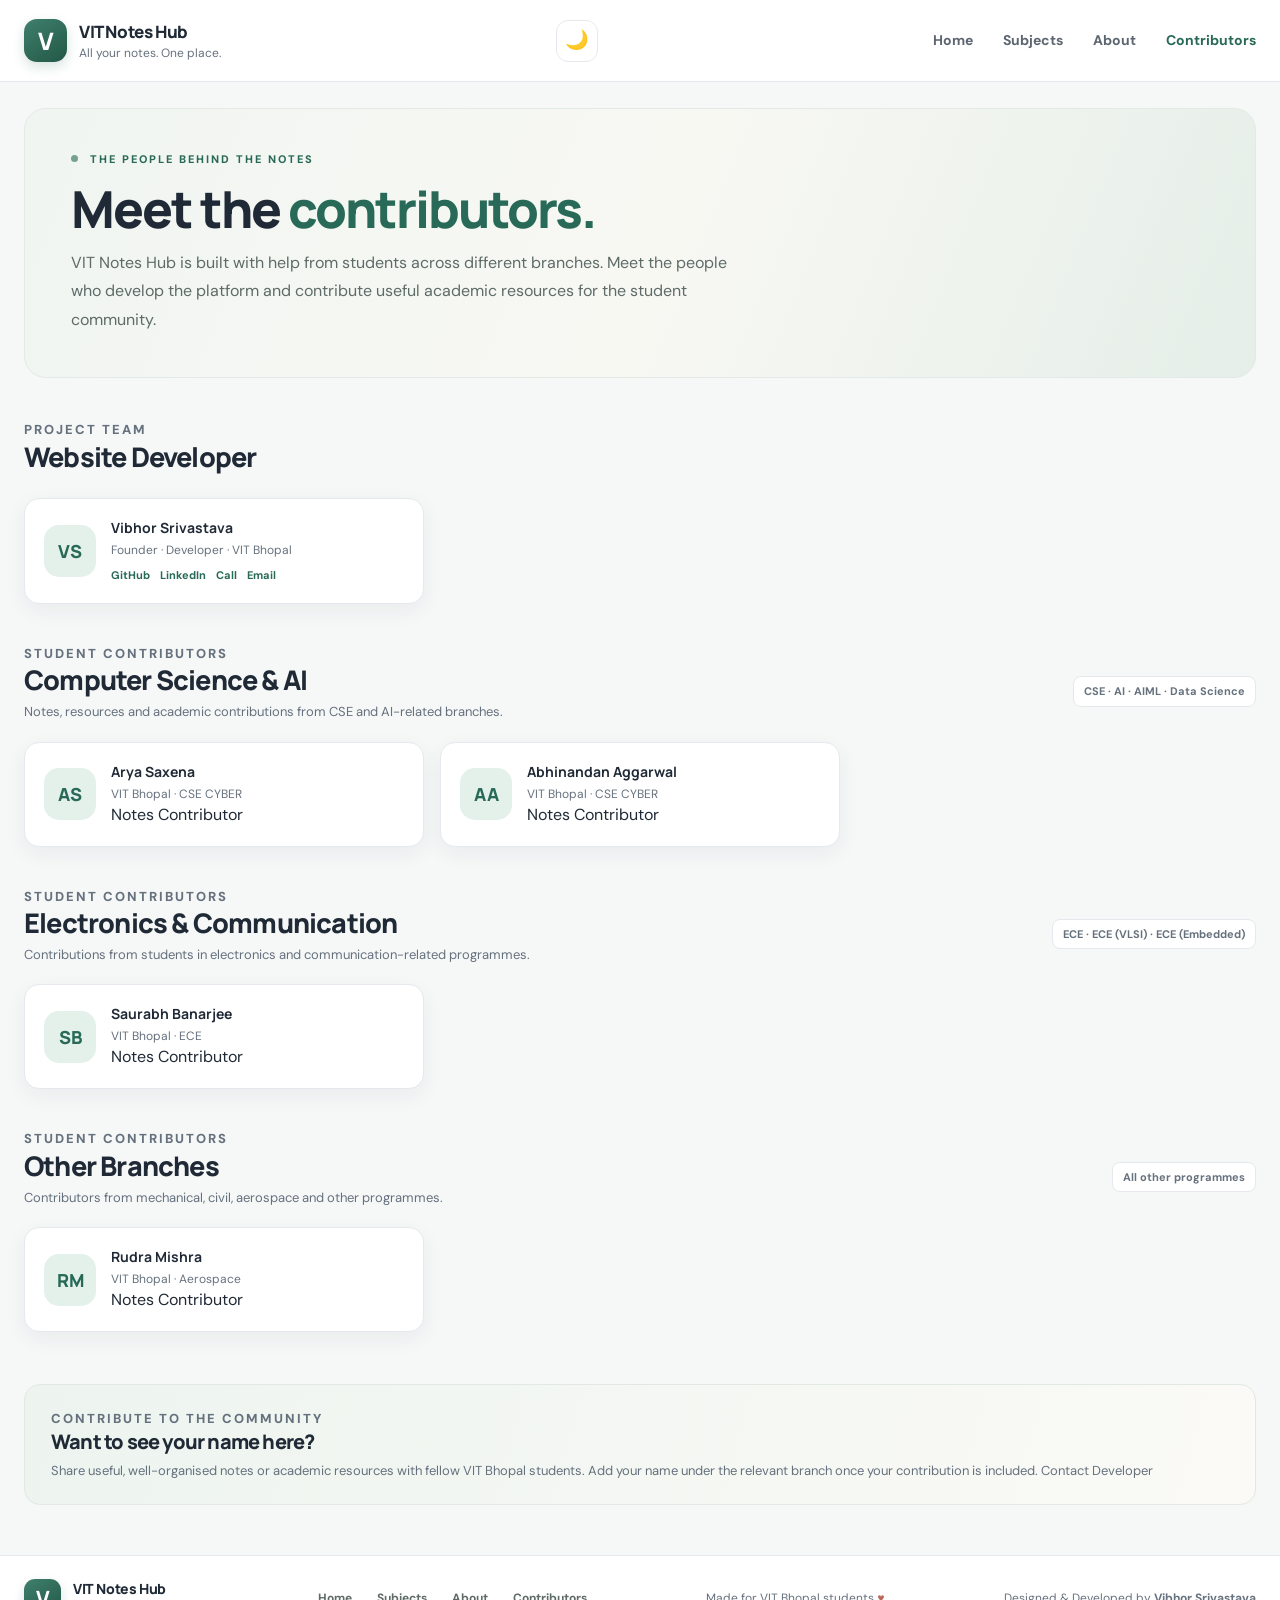
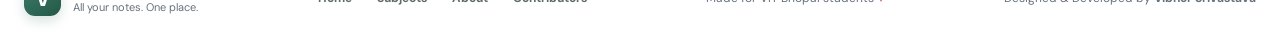
==== contributors.html @ ba59af3e "new repo" ====
<!DOCTYPE html>
<html lang="en">

<head>
  <meta charset="UTF-8">
  <meta name="viewport" content="width=device-width, initial-scale=1.0">
  <meta name="description" content="Meet the students who contribute to VIT Notes Hub.">
  <title>Contributors | VIT Notes Hub</title>
  <link rel="preconnect" href="https://fonts.googleapis.com">
  <link rel="preconnect" href="https://fonts.gstatic.com" crossorigin>
  <link
    href="https://fonts.googleapis.com/css2?family=DM+Sans:wght@400;500;600;700&family=Manrope:wght@500;600;700;800&display=swap"
    rel="stylesheet">
  <link rel="stylesheet" href="css/style.css">
  <style>
    /* Contributors page additions — uses the same green palette as the main site. */
    .contributors-hero {
      margin-top: 26px;
      padding: 42px 46px;
      border: 1px solid #e3e9e6;
      border-radius: 22px;
      background: linear-gradient(112deg, #f0f5f1 0%, #f8f8f3 52%, #e5eee8 100%);
    }

    .contributors-hero h1 {
      margin-bottom: 12px;
    }

    .contributors-hero p:last-child {
      max-width: 680px;
      margin-bottom: 0;
      color: #5e6b68;
      line-height: 1.8;
    }

    .contributors-section {
      padding: 42px 0 10px;
    }

    .contributors-section+.contributors-section {
      padding-top: 30px;
    }

    .contributors-heading {
      display: flex;
      align-items: end;
      justify-content: space-between;
      gap: 16px;
      margin-bottom: 20px;
    }

    .contributors-heading h2 {
      margin-bottom: 5px;
    }

    .contributors-heading p {
      margin-bottom: 0;
      color: var(--muted);
      font-size: 13px;
    }

    .people-grid {
      display: grid;
      grid-template-columns: repeat(3, minmax(0, 1fr));
      gap: 16px;
    }

    .person-card {
      display: flex;
      align-items: center;
      gap: 15px;
      min-width: 0;
      padding: 19px;
      background: var(--paper);
      border: 1px solid var(--line);
      border-radius: 15px;
      box-shadow: var(--shadow);
      transition: transform .2s ease, border-color .2s ease, background .3s ease;
    }

    .person-card:hover {
      transform: translateY(-3px);
      border-color: #b9d0c1;
    }

    .person-avatar {
      flex: 0 0 52px;
      width: 52px;
      height: 52px;
      display: grid;
      place-items: center;
      border-radius: 15px;
      background: var(--green-soft);
      color: var(--green);
      font: 800 18px "Manrope", sans-serif;
    }

    .person-info {
      min-width: 0;
    }

    .person-info h3 {
      margin: 0 0 4px;
      font: 700 14px "Manrope", sans-serif;
      overflow-wrap: anywhere;
    }

    .person-info p {
      margin: 0;
      color: var(--muted);
      font-size: 12px;
    }

    .person-links {
      display: flex;
      gap: 10px;
      margin-top: 8px;
    }

    .person-links a {
      color: var(--green);
      font-size: 11px;
      font-weight: 700;
    }

    .person-links a:hover {
      text-decoration: underline;
    }

    .branch-label {
      display: inline-flex;
      align-items: center;
      gap: 7px;
      margin-bottom: 15px;
      padding: 6px 10px;
      border: 1px solid var(--line);
      border-radius: 8px;
      background: var(--paper);
      color: var(--muted);
      font-size: 11px;
      font-weight: 700;
    }

    .join-note {
      margin: 42px 0 50px;
      padding: 24px 26px;
      border: 1px solid #e2e8e3;
      border-radius: 16px;
      background: linear-gradient(105deg, #edf4ef, #fbfaf6);
    }

    .join-note h2 {
      font-size: 20px;
      margin-bottom: 7px;
    }

    .join-note p {
      margin: 0;
      color: var(--muted);
      font-size: 13px;
    }

    .dark-mode .contributors-hero {
      background: linear-gradient(112deg, #1c302a, #202c30, #263a31);
      border-color: #344b40;
    }

    .dark-mode .contributors-hero p:last-child {
      color: #bdc9c2;
    }

    .dark-mode .person-card {
      background: var(--paper);
      border-color: var(--line);
    }

    .dark-mode .person-card:hover {
      border-color: #608e75;
    }

    .dark-mode .join-note {
      background: linear-gradient(105deg, #20362d, #202b2b);
      border-color: #354c40;
    }

    .dark-mode .branch-label {
      background: var(--paper);
      border-color: var(--line);
    }

    @media (max-width: 900px) {
      .people-grid {
        grid-template-columns: repeat(2, minmax(0, 1fr));
      }
    }

    @media (max-width: 720px) {
      .contributors-hero {
        padding: 32px 24px;
      }

      .contributors-section {
        padding-top: 32px;
      }

      .people-grid {
        grid-template-columns: 1fr;
      }

      .contributors-heading {
        align-items: start;
        flex-direction: column;
      }

      .join-note {
        margin: 30px 0;
        padding: 21px 18px;
      }
    }
  </style>
</head>

<body>
  <header class="site-header">
    <a class="brand" href="index.html" aria-label="VIT Notes Hub home">
      <span class="brand-mark" aria-hidden="true">V</span>
      <span><strong>VIT Notes Hub</strong><small>All your notes. One place.</small></span>
    </a>

    <button class="theme-toggle" id="themeToggle" aria-label="Switch to dark mode" title="Toggle dark mode">🌙</button>
    <button class="menu-toggle" id="menuToggle" aria-label="Toggle navigation" aria-expanded="false">☰</button>

    <nav class="main-nav" id="mainNav">
      <a class="nav-link" href="index.html#home">Home</a>
      <a class="nav-link" href="index.html#subjects">Subjects</a>
      <a class="nav-link" href="index.html#about">About</a>
      <a class="nav-link active" href="contributors.html" aria-current="page">Contributors</a>
    </nav>
  </header>

  <main class="page-width">
    <section class="contributors-hero">
      <p class="eyebrow"><span class="eyebrow-dot"></span> THE PEOPLE BEHIND THE NOTES</p>
      <h1>Meet the <span>contributors.</span></h1>
      <p>VIT Notes Hub is built with help from students across different branches. Meet the people who develop the
        platform and contribute useful academic resources for the student community.</p>
    </section>

    <!-- Keep the developer section first. Update the profile links when you have the URLs. -->
    <section class="contributors-section" aria-labelledby="developers-title">
      <div class="contributors-heading">
        <div>
          <p class="eyebrow">PROJECT TEAM</p>
          <h2 id="developers-title">Website Developer</h2>

        </div>
      </div>
      <div class="people-grid">
        <article class="person-card">
          <div class="person-avatar" aria-hidden="true">VS</div>
          <div class="person-info">
            <h3>Vibhor Srivastava</h3>
            <p>Founder · Developer · VIT Bhopal</p>
            <div class="person-links">
              <!-- Replace # with your actual profile URLs. Remove a link if you do not want to display it. -->
              <a href="https://github.com/vibhor9011" aria-label="Vibhor's GitHub profile">GitHub</a>
              <a href="https://www.linkedin.com/in/vibhor-srivastava-8b6a28381/"
                aria-label="Vibhor's LinkedIn profile">LinkedIn</a>
              <a href="tel:+919721834634">Call</a>
              <a href="mailto:vibhor.srivastava2007@gmail.com">Email</a>
            </div>
          </div>
        </article>
      </div>
    </section>

    <!-- Add real student profiles inside the relevant branch grid. Duplicate a person-card to add more people. -->
    <section class="contributors-section" aria-labelledby="ai-title">
      <div class="contributors-heading">
        <div>
          <p class="eyebrow">STUDENT CONTRIBUTORS</p>
          <h2 id="ai-title">Computer Science & AI</h2>
          <p>Notes, resources and academic contributions from CSE and AI-related branches.</p>
        </div>
        <span class="branch-label">CSE · AI · AIML · Data Science</span>
      </div>
      <div class="people-grid">
        <article class="person-card">
          <div class="person-avatar" aria-hidden="true">AS</div>

          <div class="person-info">
            <h3>Arya Saxena</h3>
            <p>VIT Bhopal · CSE CYBER</p>
            <span class="contributor-role">Notes Contributor</span>
          </div>
        </article>
        <article class="person-card">
          <div class="person-avatar" aria-hidden="true">AA</div>

          <div class="person-info">
            <h3>Abhinandan Aggarwal</h3>
            <p>VIT Bhopal · CSE CYBER</p>
            <span class="contributor-role">Notes Contributor</span>
          </div>
        </article>
      </div>
    </section>

    <section class="contributors-section" aria-labelledby="ece-title">
      <div class="contributors-heading">
        <div>
          <p class="eyebrow">STUDENT CONTRIBUTORS</p>
          <h2 id="ece-title">Electronics & Communication</h2>
          <p>Contributions from students in electronics and communication-related programmes.</p>
        </div>
        <span class="branch-label">ECE · ECE (VLSI) · ECE (Embedded)</span>
      </div>
      <div class="people-grid">
        <article class="person-card">
          <div class="person-avatar" aria-hidden="true">SB</div>

          <div class="person-info">
            <h3>Saurabh Banarjee</h3>
            <p>VIT Bhopal · ECE</p>
            <span class="contributor-role">Notes Contributor</span>
          </div>
        </article>
      </div>
    </section>


    <section class="contributors-section" aria-labelledby="other-title">
      <div class="contributors-heading">
        <div>
          <p class="eyebrow">STUDENT CONTRIBUTORS</p>
          <h2 id="other-title">Other Branches</h2>
          <p>Contributors from mechanical, civil, aerospace and other programmes.</p>
        </div>
        <span class="branch-label">All other programmes</span>
      </div>
      <div class="people-grid">
        <article class="person-card">
          <div class="person-avatar" aria-hidden="true">RM</div>

          <div class="person-info">
            <h3>Rudra Mishra</h3>
            <p>VIT Bhopal · Aerospace</p>
            <span class="contributor-role">Notes Contributor</span>
          </div>
        </article>
      </div>
    </section>

    <section class="join-note">
      <p class="eyebrow">CONTRIBUTE TO THE COMMUNITY</p>
      <h2>Want to see your name here?</h2>
      <p>Share useful, well-organised notes or academic resources with fellow VIT Bhopal students. Add your name under
        the relevant branch once your contribution is included. Contact Developer </p>
    </section>
  </main>

  <footer class="site-footer">
    <a class="brand footer-brand" href="index.html#home">
      <span class="brand-mark" aria-hidden="true">V</span>
      <span><strong>VIT Notes Hub</strong><small>All your notes. One place.</small></span>
    </a>
    <div class="footer-links">
      <a href="index.html#home">Home</a>
      <a href="index.html#subjects">Subjects</a>
      <a href="index.html#about">About</a>
      <a href="contributors.html">Contributors</a>
    </div>
    <p>Made for VIT Bhopal students <span aria-hidden="true">♥</span></p>
    <p>Designed &amp; Developed by <strong>Vibhor Srivastava</strong></p>
  </footer>

  <script>
    // Match the theme selected on the home page.
    const themeToggle = document.getElementById('themeToggle');
    const savedTheme = localStorage.getItem('vit-theme');
    if (savedTheme === 'dark') document.body.classList.add('dark-mode');

    function updateThemeButton() {
      const isDark = document.body.classList.contains('dark-mode');
      themeToggle.textContent = isDark ? '☀️' : '🌙';
      themeToggle.setAttribute('aria-label', isDark ? 'Switch to light mode' : 'Switch to dark mode');
    }
    updateThemeButton();
    themeToggle.addEventListener('click', () => {
      document.body.classList.toggle('dark-mode');
      localStorage.setItem('vit-theme', document.body.classList.contains('dark-mode') ? 'dark' : 'light');
      updateThemeButton();
    });

    // Mobile navigation.
    const menuToggle = document.getElementById('menuToggle');
    const mainNav = document.getElementById('mainNav');
    menuToggle.addEventListener('click', () => {
      const isOpen = mainNav.classList.toggle('open');
      menuToggle.setAttribute('aria-expanded', String(isOpen));
    });
    mainNav.querySelectorAll('a').forEach(link => {
      link.addEventListener('click', () => {
        mainNav.classList.remove('open');
        menuToggle.setAttribute('aria-expanded', 'false');
      });
    });
  </script>
</body>

</html>
---- css/style.css ----
:root {
  --ink: #202a36;
  --muted: #66717e;
  --line: #e5e9ed;
  --paper: #ffffff;
  --canvas: #f6f7f7;
  --green: #286a57;
  --green-dark: #1f5546;
  --green-soft: #e4f1eb;
  --blue-soft: #e8f0f6;
  --sand: #f5efe2;
  --rose: #f6e9e5;
  --shadow: 0 7px 22px rgba(32, 42, 54, .055);
}

* {
  box-sizing: border-box;
}

html {
  scroll-behavior: smooth;
  scroll-padding-top: 95px;
}

body {
  margin: 0;
  color: var(--ink);
  background: var(--canvas);
  font-family: "DM Sans", Arial, sans-serif;
  line-height: 1.5;
}

a {
  color: inherit;
  text-decoration: none;
}

button,
input {
  font: inherit;
}

.page-width {
  width: min(1240px, calc(100% - 48px));
  margin-inline: auto;
}

.site-header {
  min-height: 82px;
  padding: 14px max(24px, calc((100% - 1240px) / 2));
  display: flex;
  align-items: center;
  justify-content: space-between;
  gap: 30px;
  background: rgba(255, 255, 255, .94);
  border-bottom: 1px solid var(--line);
  position: sticky;
  top: 0;
  z-index: 10;
  backdrop-filter: blur(12px);
}

.brand {
  display: inline-flex;
  align-items: center;
  gap: 12px;
  flex-shrink: 0;
}

.brand-mark {
  width: 43px;
  height: 43px;
  display: grid;
  place-items: center;
  border-radius: 13px;
  color: white;
  font: 800 24px "Manrope", sans-serif;
  background: linear-gradient(145deg, #3f806c, #235746);
  box-shadow: 0 5px 12px rgba(40, 106, 87, .18);
}

.brand strong {
  display: block;
  font: 800 17px "Manrope", sans-serif;
  letter-spacing: -.4px;
}

.brand small {
  display: block;
  color: var(--muted);
  font-size: 12px;
  margin-top: 1px;
}

.main-nav {
  display: flex;
  align-items: center;
  gap: 30px;
}

.nav-link {
  font-size: 14px;
  font-weight: 700;
  color: #5c6570;
  padding: 10px 0;
}

.nav-link:hover,
.nav-link.active {
  color: var(--green);
}

.search-box {
  width: min(330px, 28vw);
  display: flex;
  align-items: center;
  gap: 10px;
  border: 1px solid #e1e6e8;
  background: #f7f8f8;
  border-radius: 12px;
  padding: 10px 12px;
  color: var(--muted);
}

.search-box>span {
  font-size: 25px;
  line-height: 1;
  transform: rotate(-20deg);
}

.search-box input {
  width: 100%;
  border: 0;
  outline: 0;
  background: transparent;
  color: var(--ink);
  font-size: 13px;
  min-width: 0;
}

.search-box kbd {
  border: 1px solid #dce1e4;
  background: white;
  border-radius: 5px;
  padding: 1px 6px;
  font-size: 11px;
}

.menu-toggle {
  display: none;
  border: 1px solid var(--line);
  background: white;
  border-radius: 9px;
  padding: 8px 11px;
  color: var(--ink);
}

.hero {
  min-height: 350px;
  margin-top: 26px;
  border: 1px solid #e3e9e6;
  border-radius: 22px;
  overflow: hidden;
  display: grid;
  grid-template-columns: 1.1fr .9fr;
  position: relative;
  background: linear-gradient(112deg, #f0f5f1 0%, #f8f8f3 52%, #e5eee8 100%);
}

.hero-copy {
  padding: 48px 52px;
  position: relative;
  z-index: 2;
}

.eyebrow {
  margin: 0 0 12px;
  color: var(--green);
  font-size: 11px;
  font-weight: 800;
  letter-spacing: 2px;
}

.eyebrow-dot {
  display: inline-block;
  width: 7px;
  height: 7px;
  background: #76a28d;
  border-radius: 50%;
  margin-right: 7px;
  vertical-align: 1px;
}

h1,
h2,
p {
  margin-top: 0;
}

h1 {
  margin-bottom: 16px;
  font: 800 clamp(34px, 4vw, 51px)/1.12 "Manrope", sans-serif;
  letter-spacing: -2px;
}

h1 span {
  color: var(--green);
}

.hero-description {
  max-width: 490px;
  color: #5e6b68;
  font-size: 15px;
  line-height: 1.8;
  margin-bottom: 24px;
}

.hero-actions {
  display: flex;
  gap: 12px;
  flex-wrap: wrap;
}

.button {
  display: inline-flex;
  justify-content: center;
  align-items: center;
  gap: 14px;
  padding: 12px 18px;
  border-radius: 10px;
  font-size: 13px;
  font-weight: 700;
  transition: transform .2s, background .2s;
}

.button:hover {
  transform: translateY(-2px);
}

.button-primary {
  background: var(--green);
  color: white;
  box-shadow: 0 6px 14px rgba(40, 106, 87, .15);
}

.button-primary:hover {
  background: var(--green-dark);
}

.button-secondary {
  background: rgba(255, 255, 255, .7);
  border: 1px solid #d8e1db;
  color: var(--ink);
}

.hero-note {
  margin-top: 23px;
  font-size: 12px;
  color: #65726d;
  display: flex;
  align-items: center;
  gap: 8px;
}

.check-icon {
  display: grid;
  place-items: center;
  width: 18px;
  height: 18px;
  border-radius: 50%;
  background: #d8e9dd;
  color: var(--green);
  font-size: 11px;
  font-weight: 800;
}

.hero-art {
  min-height: 350px;
  position: relative;
  overflow: hidden;
}

.art-sun {
  width: 300px;
  height: 300px;
  border-radius: 50%;
  background: linear-gradient(140deg, rgba(255, 255, 255, .8), rgba(201, 221, 208, .7));
  position: absolute;
  top: 25px;
  right: 70px;
}

.book {
  position: absolute;
  right: 115px;
  width: 220px;
  height: 43px;
  border-radius: 7px 13px 13px 7px;
  box-shadow: 0 9px 14px rgba(35, 70, 56, .13);
  border-bottom: 5px solid rgba(32, 66, 53, .14);
}

.book::before {
  content: "";
  position: absolute;
  left: 15px;
  top: 12px;
  width: 55px;
  height: 4px;
  border-radius: 3px;
  background: rgba(255, 255, 255, .75);
}

.book-top {
  top: 128px;
  right: 145px;
  transform: rotate(-5deg);
  background: linear-gradient(90deg, #b7d0bd, #719b81);
}

.book-middle {
  top: 174px;
  right: 95px;
  transform: rotate(3deg);
  background: linear-gradient(90deg, #e4cfa9, #c1a77b);
}

.book-bottom {
  top: 220px;
  right: 125px;
  transform: rotate(-2deg);
  background: linear-gradient(90deg, #547b6a, #315d4c);
}

.floating-paper {
  position: absolute;
  width: 92px;
  height: 120px;
  border: 1px solid #e0e7e1;
  border-radius: 8px;
  background: rgba(255, 255, 255, .85);
  padding: 24px 13px;
  box-shadow: 0 10px 20px rgba(32, 42, 54, .06);
}

.floating-paper i {
  display: block;
  height: 5px;
  border-radius: 4px;
  background: #dce5de;
  margin-bottom: 10px;
}

.floating-paper i:first-child {
  width: 65%;
  background: #8cad98;
}

.paper-one {
  top: 55px;
  right: 115px;
  transform: rotate(8deg);
}

.paper-two {
  top: 86px;
  right: 40px;
  transform: rotate(14deg) scale(.8);
}

.plant {
  position: absolute;
  left: 55px;
  bottom: 45px;
  width: 90px;
  height: 115px;
}

.plant b {
  position: absolute;
  bottom: 0;
  left: 41px;
  width: 5px;
  height: 55px;
  background: #759b7e;
  border-radius: 4px;
  transform: rotate(8deg);
}

.plant span {
  position: absolute;
  bottom: 42px;
  left: 18px;
  width: 32px;
  height: 58px;
  background: linear-gradient(140deg, #b4d1b9, #6f9d7b);
  border-radius: 100% 0 100% 0;
  transform: rotate(-28deg);
}

.plant span:nth-child(2) {
  left: 45px;
  bottom: 55px;
  transform: rotate(35deg) scale(.85);
}

.plant span:nth-child(3) {
  left: 5px;
  bottom: 18px;
  transform: rotate(-55deg) scale(.72);
}

.art-caption {
  position: absolute;
  bottom: 24px;
  right: 36px;
  color: #6c7f72;
  font-size: 11px;
  letter-spacing: .5px;
}

.subjects-section {
  padding: 52px 0 54px;
}

.section-heading {
  display: flex;
  justify-content: space-between;
  align-items: end;
  gap: 20px;
  margin-bottom: 24px;
}

.section-heading .eyebrow {
  margin-bottom: 7px;
}

h2 {
  font: 800 27px/1.25 "Manrope", sans-serif;
  letter-spacing: -.8px;
  margin-bottom: 8px;
}

.section-description {
  margin-bottom: 0;
  color: var(--muted);
  font-size: 14px;
}

.subject-count {
  padding: 7px 11px;
  border: 1px solid var(--line);
  border-radius: 8px;
  background: white;
  color: #69736f;
  font-size: 12px;
  white-space: nowrap;
}

.subject-grid {
  display: grid;
  grid-template-columns: repeat(4, minmax(0, 1fr));
  gap: 15px;
}

.subject-card {
  display: flex;
  align-items: center;
  gap: 14px;
  min-height: 126px;
  padding: 18px;
  border: 1px solid #e7eaeb;
  border-radius: 15px;
  background: var(--paper);
  box-shadow: var(--shadow);
  transition: transform .2s, box-shadow .2s, border-color .2s;
}

.subject-card:hover {
  transform: translateY(-3px);
  border-color: #c9d9ce;
  box-shadow: 0 12px 26px rgba(32, 42, 54, .08);
}

.subject-icon {
  flex: 0 0 48px;
  height: 48px;
  display: grid;
  place-items: center;
  border-radius: 12px;
  font-size: 22px;
  font-weight: 700;
}

.tone-green {
  background: var(--green-soft);
  color: #286a57;
}

.tone-blue {
  background: var(--blue-soft);
  color: #3d6e8d;
}

.tone-sand {
  background: var(--sand);
  color: #92743c;
}

.tone-rose {
  background: var(--rose);
  color: #a65f50;
}

.subject-info {
  min-width: 0;
  flex: 1;
}

.subject-info h3 {
  font: 700 14px/1.35 "Manrope", sans-serif;
  margin: 0 0 7px;
  overflow-wrap: anywhere;
}

.subject-code {
  display: inline-block;
  color: #69736f;
  background: #f4f6f5;
  border: 1px solid #edf0ee;
  border-radius: 6px;
  padding: 3px 7px;
  font-size: 11px;
  margin-bottom: 7px;
}

.module-count {
  display: block;
  color: var(--muted);
  font-size: 12px;
}

.card-arrow {
  flex: 0 0 30px;
  width: 30px;
  height: 30px;
  display: grid;
  place-items: center;
  border-radius: 50%;
  background: #f1f4f2;
  color: var(--green);
  font-size: 17px;
}

.empty-state {
  text-align: center;
  padding: 32px;
  color: var(--muted);
  background: white;
  border: 1px dashed #d7dfda;
  border-radius: 14px;
}

.about-section {
  display: flex;
  align-items: center;
  gap: 20px;
  padding: 27px 30px;
  border: 1px solid #e2e8e3;
  border-radius: 16px;
  background: linear-gradient(105deg, #edf4ef, #fbfaf6);
  margin-bottom: 50px;
}

.about-icon {
  flex: 0 0 50px;
  width: 50px;
  height: 50px;
  display: grid;
  place-items: center;
  border-radius: 14px;
  background: white;
  color: var(--green);
  font-size: 25px;
  box-shadow: 0 3px 10px rgba(32, 42, 54, .05);
}

.about-section .eyebrow {
  margin-bottom: 5px;
}

.about-section h2 {
  font-size: 20px;
  margin-bottom: 6px;
}

.about-section p:last-child {
  margin: 0;
  color: var(--muted);
  font-size: 13px;
  max-width: 800px;
}

.site-footer {
  display: flex;
  align-items: center;
  justify-content: space-between;
  gap: 24px;
  padding: 23px max(24px, calc((100% - 1240px) / 2));
  background: white;
  border-top: 1px solid var(--line);
}

.footer-brand .brand-mark {
  width: 37px;
  height: 37px;
  border-radius: 11px;
  font-size: 21px;
}

.footer-brand strong {
  font-size: 14px;
}

.footer-brand small {
  font-size: 11px;
}

.footer-links {
  display: flex;
  gap: 25px;
  color: #5f6b66;
  font-size: 12px;
  font-weight: 700;
}

.footer-links a:hover {
  color: var(--green);
}

.site-footer>p {
  margin: 0;
  font-size: 12px;
  color: var(--muted);
}

.site-footer>p span {
  color: #bd665a;
}

@media (max-width: 1000px) {
  .site-header {
    gap: 18px;
  }

  .main-nav {
    gap: 17px;
  }

  .subject-grid {
    grid-template-columns: repeat(2, minmax(0, 1fr));
  }

  .hero-copy {
    padding: 42px 34px;
  }

  .book {
    right: 70px;
  }

  .paper-one {
    right: 72px;
  }

  .paper-two {
    right: 8px;
  }
}

@media (max-width: 720px) {
  .page-width {
    width: min(100% - 30px, 560px);
  }

  .site-header {
    min-height: 70px;
    padding: 12px 15px;
    flex-wrap: wrap;
    gap: 12px;
  }

  .brand-mark {
    width: 38px;
    height: 38px;
  }

  .brand strong {
    font-size: 15px;
  }

  .brand small {
    font-size: 11px;
  }

  .menu-toggle {
    display: block;
    margin-left: auto;
  }

  .main-nav {
    display: none;
    order: 3;
    width: 100%;
    padding: 8px 0 2px;
    justify-content: center;
  }

  .main-nav.open {
    display: flex;
  }

  .search-box {
    order: 4;
    width: 100%;
  }

  .search-box kbd {
    display: none;
  }

  .hero {
    grid-template-columns: 1fr;
    margin-top: 16px;
  }

  .hero-copy {
    padding: 34px 25px 28px;
  }

  h1 {
    font-size: clamp(34px, 9vw, 46px);
    letter-spacing: -1.4px;
  }

  .hero-description {
    font-size: 14px;
  }

  .hero-art {
    min-height: 220px;
  }

  .art-sun {
    width: 210px;
    height: 210px;
    top: 0;
    right: calc(50% - 105px);
  }

  .book {
    right: calc(50% - 95px);
    width: 190px;
    height: 34px;
  }

  .book-top {
    top: 62px;
  }

  .book-middle {
    top: 99px;
  }

  .book-bottom {
    top: 136px;
  }

  .floating-paper {
    transform: scale(.72) rotate(8deg);
  }

  .paper-one {
    top: 7px;
    right: calc(50% - 120px);
  }

  .paper-two {
    top: 23px;
    right: calc(50% - 150px);
  }

  .plant {
    left: calc(50% - 150px);
    bottom: 22px;
    transform: scale(.75);
    transform-origin: bottom left;
  }

  .art-caption {
    bottom: 12px;
    right: 12px;
  }

  .subjects-section {
    padding: 38px 0;
  }

  .section-heading {
    align-items: start;
  }

  h2 {
    font-size: 24px;
  }

  .subject-grid {
    grid-template-columns: 1fr;
    gap: 11px;
  }

  .subject-card {
    min-height: 105px;
    padding: 15px;
  }

  .about-section {
    align-items: flex-start;
    padding: 22px 18px;
    margin-bottom: 30px;
  }

  .site-footer {
    padding: 22px 18px;
    flex-wrap: wrap;
  }

  .footer-links {
    order: 3;
    width: 100%;
    justify-content: center;
    padding-top: 13px;
    border-top: 1px solid var(--line);
  }

  .site-footer>p {
    font-size: 11px;
  }
}

@media (max-width: 390px) {
  .hero-actions {
    align-items: stretch;
    flex-direction: column;
  }

  .button {
    width: 100%;
  }

  .subject-card {
    gap: 11px;
  }

  .subject-icon {
    flex-basis: 43px;
    height: 43px;
  }

  .subject-info h3 {
    font-size: 13px;
  }
}

/* =========================
   DARK MODE
========================= */

.theme-toggle {
  width: 42px;
  height: 42px;
  border: 1px solid var(--line);
  border-radius: 12px;
  background: var(--paper);
  color: var(--ink);
  cursor: pointer;
  font-size: 19px;
  display: grid;
  place-items: center;
  transition: all 0.3s ease;
  flex-shrink: 0;
}

.theme-toggle:hover {
  transform: rotate(15deg);
}

/* Dark Theme Variables */

body.dark-mode {
  --ink: #e8edf2;
  --muted: #a0aab5;
  --line: #303b46;
  --paper: #1d2731;
  --canvas: #121a22;

  --green: #75b99a;
  --green-dark: #4d9876;
  --green-soft: #263e35;

  --blue-soft: #263a4b;
  --sand: #403a2d;
  --rose: #44302f;

  --shadow: 0 7px 22px rgba(0, 0, 0, .2);

  color: var(--ink);
  background: var(--canvas);
}

/* Header */

.dark-mode .site-header {
  background: rgba(25, 35, 45, .96);
  border-color: var(--line);
}

/* Navigation */

.dark-mode .nav-link {
  color: #c1cbd4;
}

.dark-mode .nav-link:hover,
.dark-mode .nav-link.active {
  color: #8bd3ad;
}

/* Search */

.dark-mode .search-box {
  background: #202c37;
  border-color: var(--line);
  color: var(--muted);
}

.dark-mode .search-box input {
  color: var(--ink);
}

.dark-mode .search-box kbd {
  background: #303c48;
  border-color: var(--line);
  color: var(--ink);
}

/* Hero Section */

.dark-mode .hero {
  background: linear-gradient(112deg,
      #1c302a,
      #202c30,
      #263a31);
  border-color: #344b40;
}

.dark-mode .hero-description,
.dark-mode .hero-note {
  color: #bdc9c2;
}

.dark-mode .button-secondary {
  background: #263630;
  border-color: #435c4e;
  color: var(--ink);
}

/* Subject Cards */

.dark-mode .subject-card {
  background: var(--paper);
  border-color: var(--line);
}

.dark-mode .subject-card:hover {
  border-color: #608e75;
}

.dark-mode .subject-code {
  background: #293640;
  border-color: #394751;
  color: #c4d0d8;
}

.dark-mode .card-arrow {
  background: #293b35;
  color: #8bd3ad;
}

/* About Section */

.dark-mode .about-section {
  background: linear-gradient(105deg,
      #20362d,
      #202b2b);
  border-color: #354c40;
}

.dark-mode .about-icon {
  background: #293a32;
}

/* Dropdown */

.dark-mode .dropdown-menu {
  background: #202c37;
  border-color: var(--line);
}

.dark-mode .dropdown-menu a {
  color: #e0e7ed;
}

.dark-mode .dropdown-menu a:hover {
  background: #34434e;
}

/* Footer */

.dark-mode .site-footer {
  background: #19232d;
  border-color: var(--line);
}

.dark-mode .footer-links {
  color: #c1cbd4;
}

/* Empty Search State */

.dark-mode .empty-state {
  background: var(--paper);
  border-color: var(--line);
  color: var(--muted);
}

/* Mobile Menu Button */

.dark-mode .menu-toggle {
  background: var(--paper);
  color: var(--ink);
  border-color: var(--line);
}

/* Smooth Theme Transition */

body,
.site-header,
.site-footer,
.subject-card,
.about-section,
.search-box,
.button-secondary {
  transition: background .3s ease,
    color .3s ease,
    border-color .3s ease;
}

/* Mobile adjustments */

@media (max-width: 720px) {
  .theme-toggle {
    width: 38px;
    height: 38px;
  }

  .main-nav.open {
    flex-wrap: wrap;
  }
}
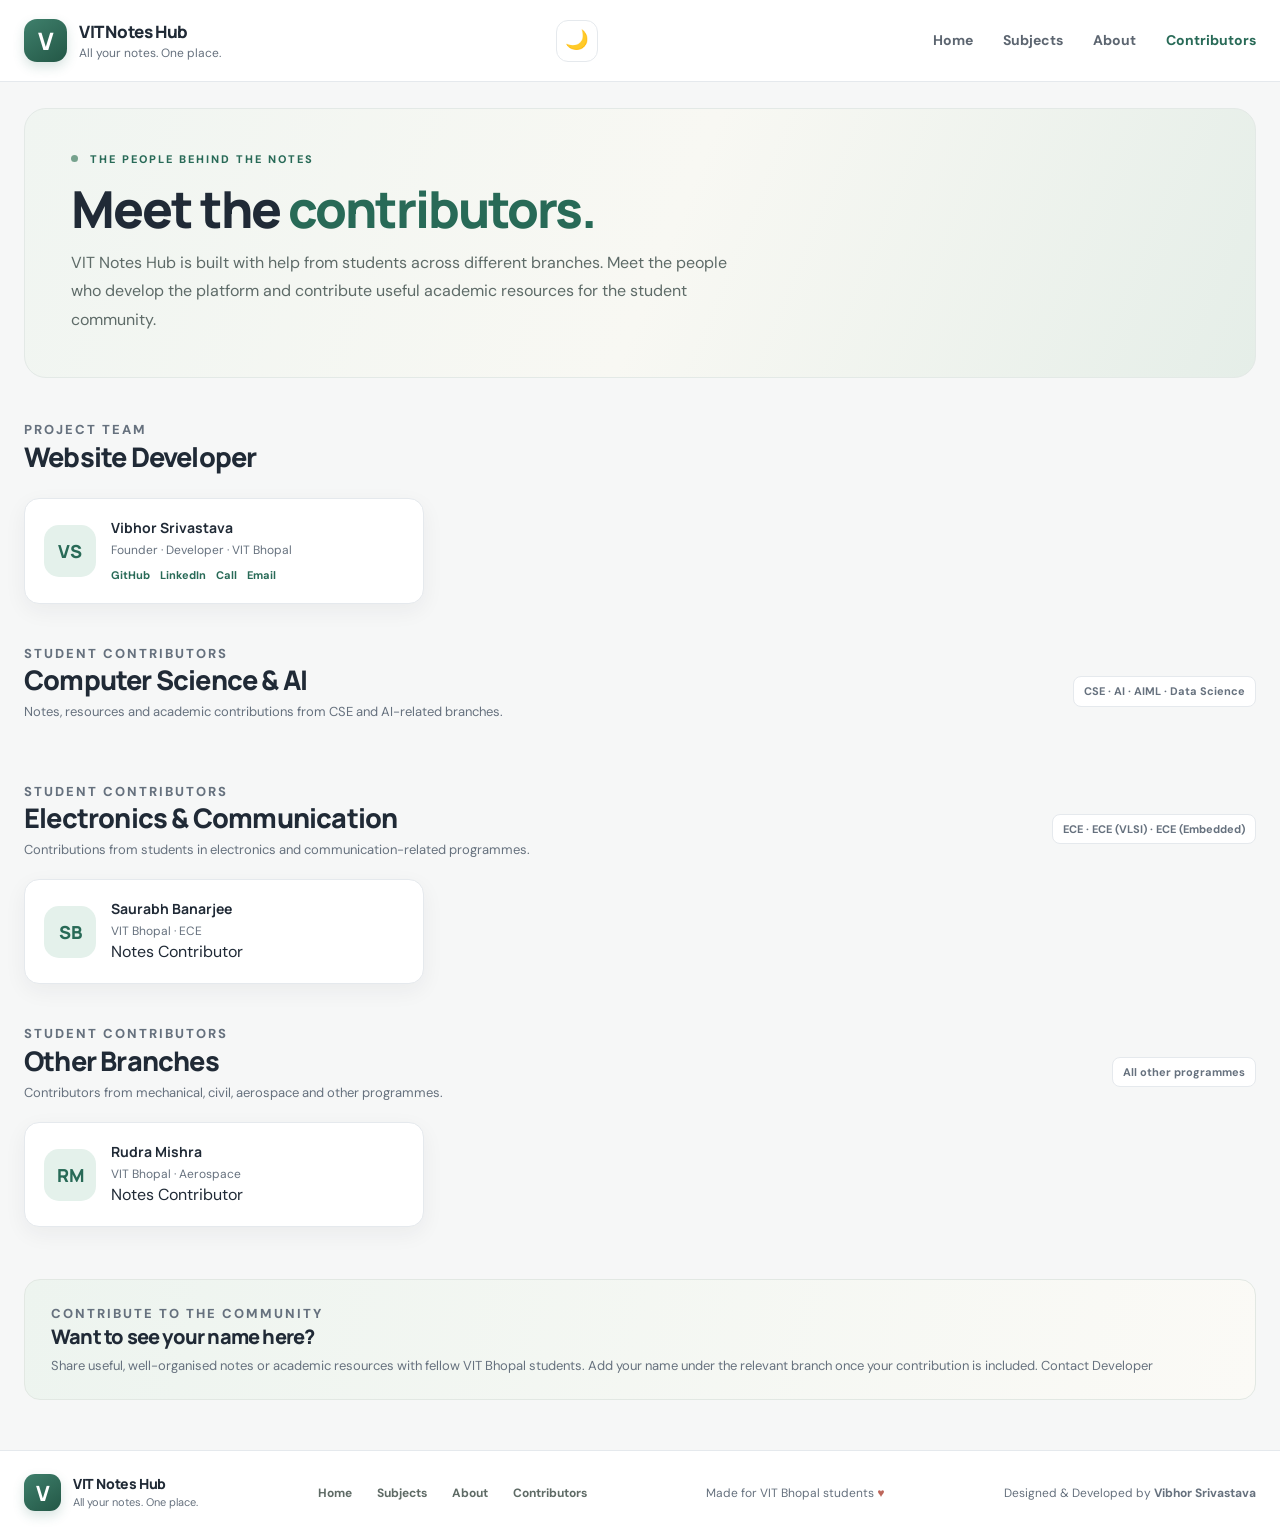
==== commit 195b800e: "contri change" ====
--- a/contributors.html
+++ b/contributors.html
@@ -285,24 +285,8 @@
         <span class="branch-label">CSE · AI · AIML · Data Science</span>
       </div>
       <div class="people-grid">
-        <article class="person-card">
-          <div class="person-avatar" aria-hidden="true">AS</div>
-
-          <div class="person-info">
-            <h3>Arya Saxena</h3>
-            <p>VIT Bhopal · CSE CYBER</p>
-            <span class="contributor-role">Notes Contributor</span>
-          </div>
-        </article>
-        <article class="person-card">
-          <div class="person-avatar" aria-hidden="true">AA</div>
-
-          <div class="person-info">
-            <h3>Abhinandan Aggarwal</h3>
-            <p>VIT Bhopal · CSE CYBER</p>
-            <span class="contributor-role">Notes Contributor</span>
-          </div>
-        </article>
+    
+       
       </div>
     </section>
 
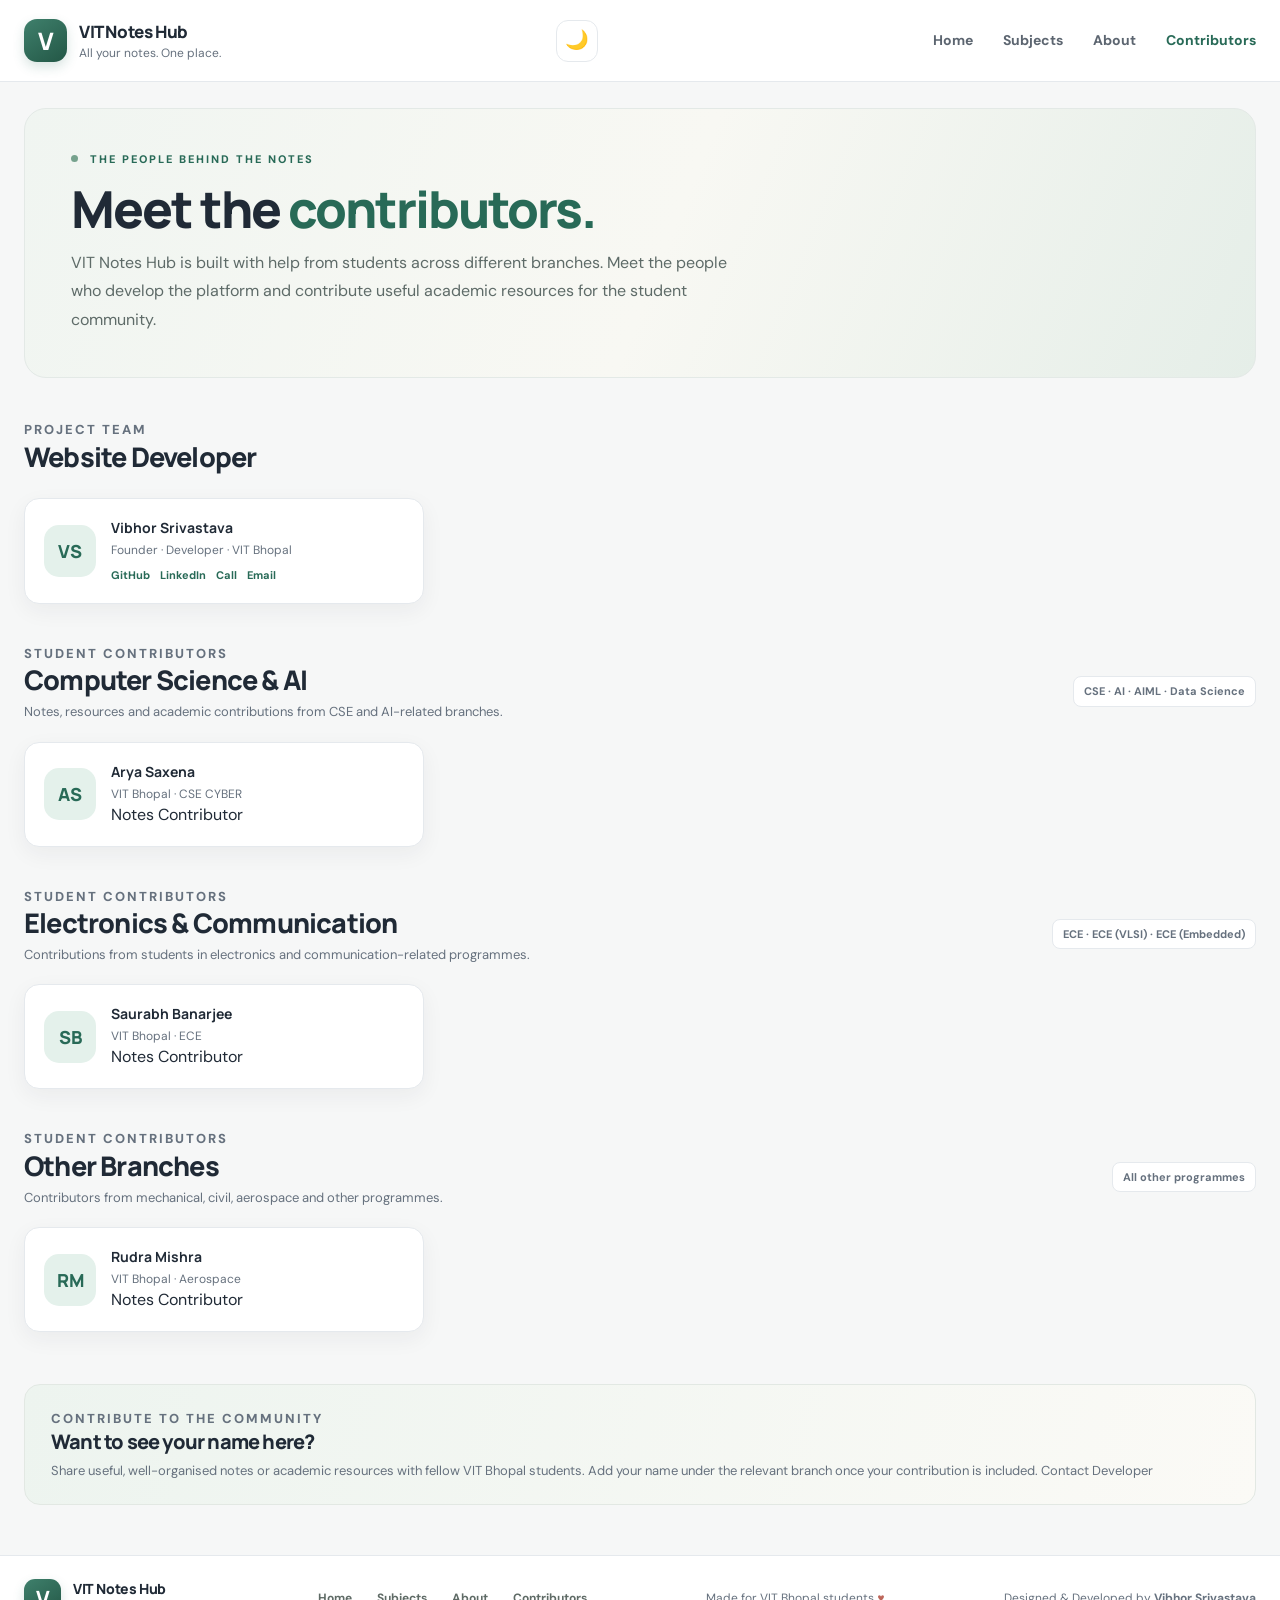
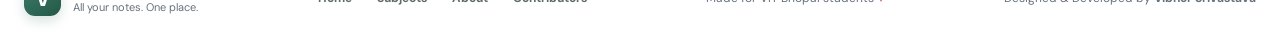
==== commit 12c22f25: "name added" ====
--- a/contributors.html
+++ b/contributors.html
@@ -285,8 +285,16 @@
         <span class="branch-label">CSE · AI · AIML · Data Science</span>
       </div>
       <div class="people-grid">
-    
-       
+        <article class="person-card">
+          <div class="person-avatar" aria-hidden="true">AS</div>
+
+          <div class="person-info">
+            <h3>Arya Saxena</h3>
+            <p>VIT Bhopal · CSE CYBER</p>
+            <span class="contributor-role">Notes Contributor</span>
+          </div>
+        </article>
+      
       </div>
     </section>
 
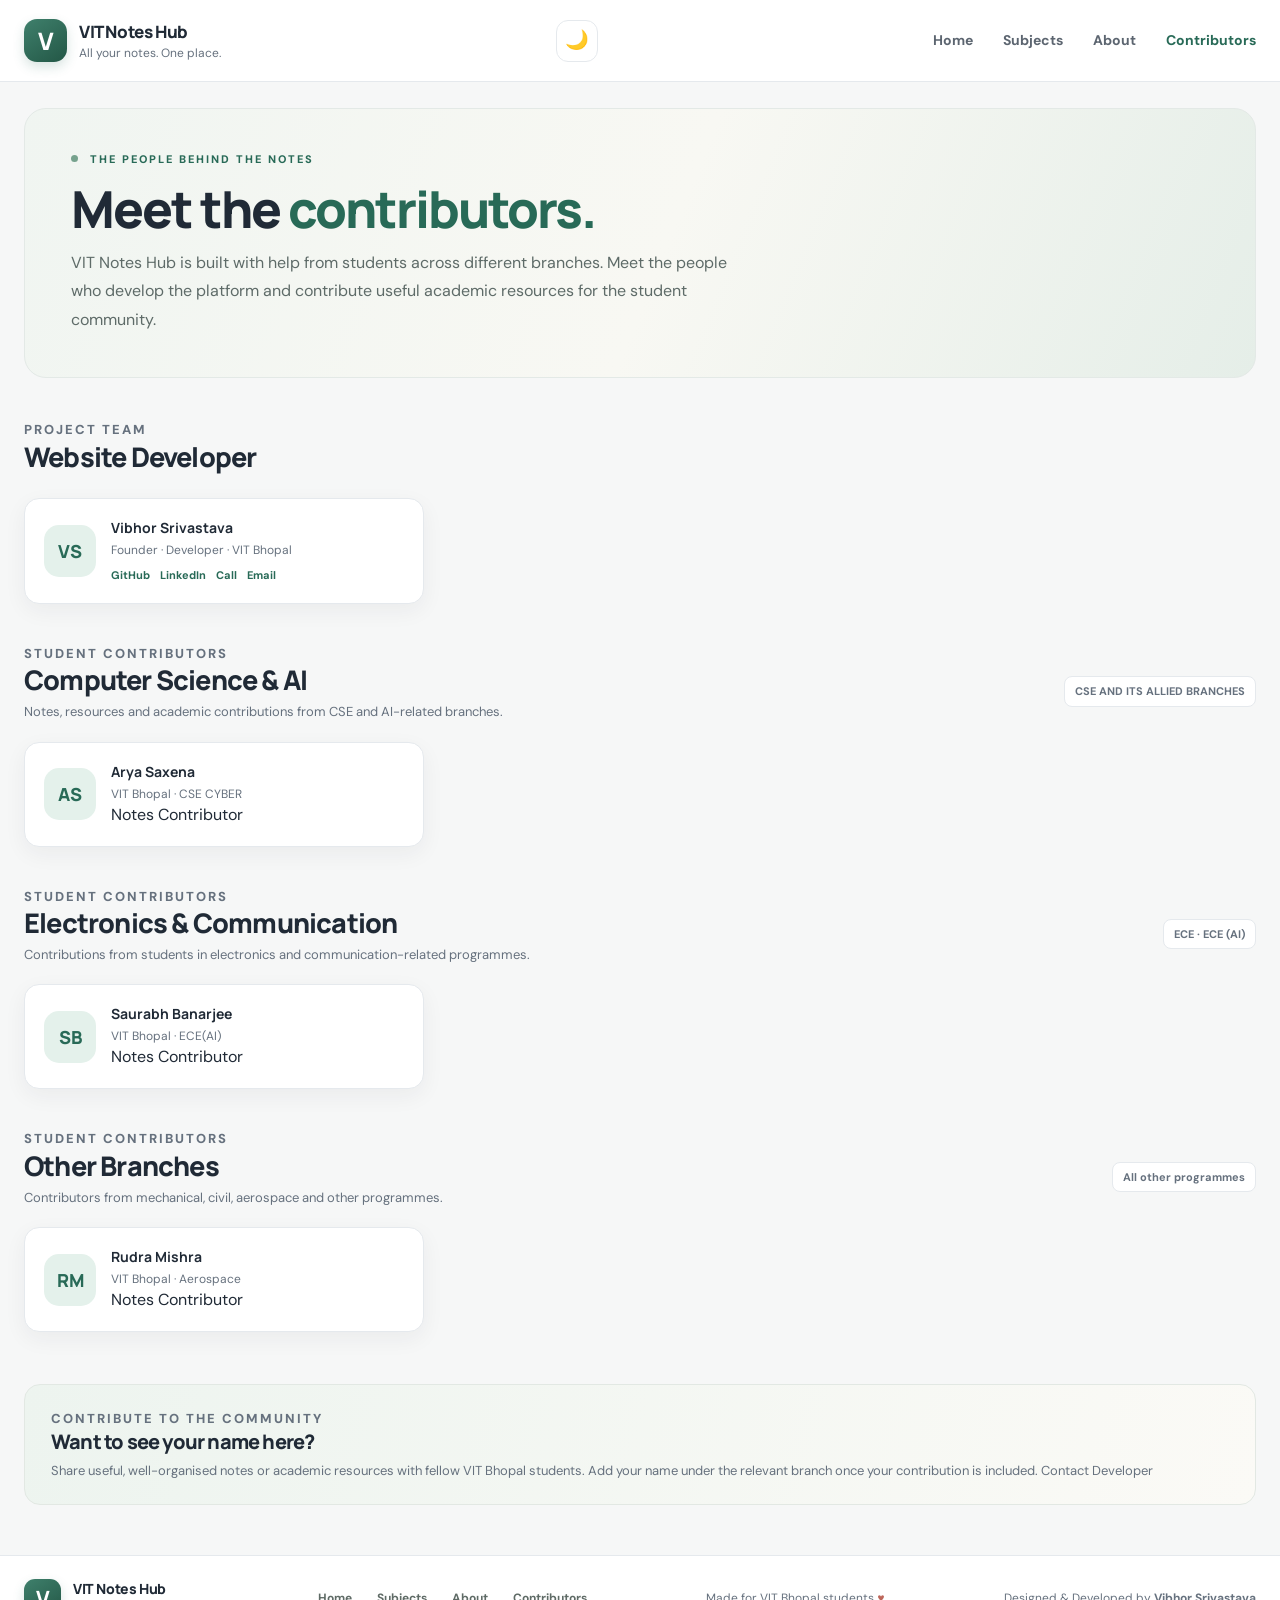
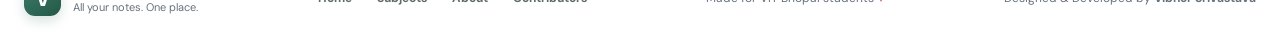
==== commit f7fb3297: "BRANCH NAME CHANGED" ====
--- a/contributors.html
+++ b/contributors.html
@@ -282,7 +282,7 @@
           <h2 id="ai-title">Computer Science & AI</h2>
           <p>Notes, resources and academic contributions from CSE and AI-related branches.</p>
         </div>
-        <span class="branch-label">CSE · AI · AIML · Data Science</span>
+        <span class="branch-label">CSE AND ITS ALLIED BRANCHES</span>
       </div>
       <div class="people-grid">
         <article class="person-card">
@@ -305,7 +305,7 @@
           <h2 id="ece-title">Electronics & Communication</h2>
           <p>Contributions from students in electronics and communication-related programmes.</p>
         </div>
-        <span class="branch-label">ECE · ECE (VLSI) · ECE (Embedded)</span>
+        <span class="branch-label">ECE  · ECE (AI)</span>
       </div>
       <div class="people-grid">
         <article class="person-card">
@@ -313,7 +313,7 @@
 
           <div class="person-info">
             <h3>Saurabh Banarjee</h3>
-            <p>VIT Bhopal · ECE</p>
+            <p>VIT Bhopal · ECE(AI)</p>
             <span class="contributor-role">Notes Contributor</span>
           </div>
         </article>
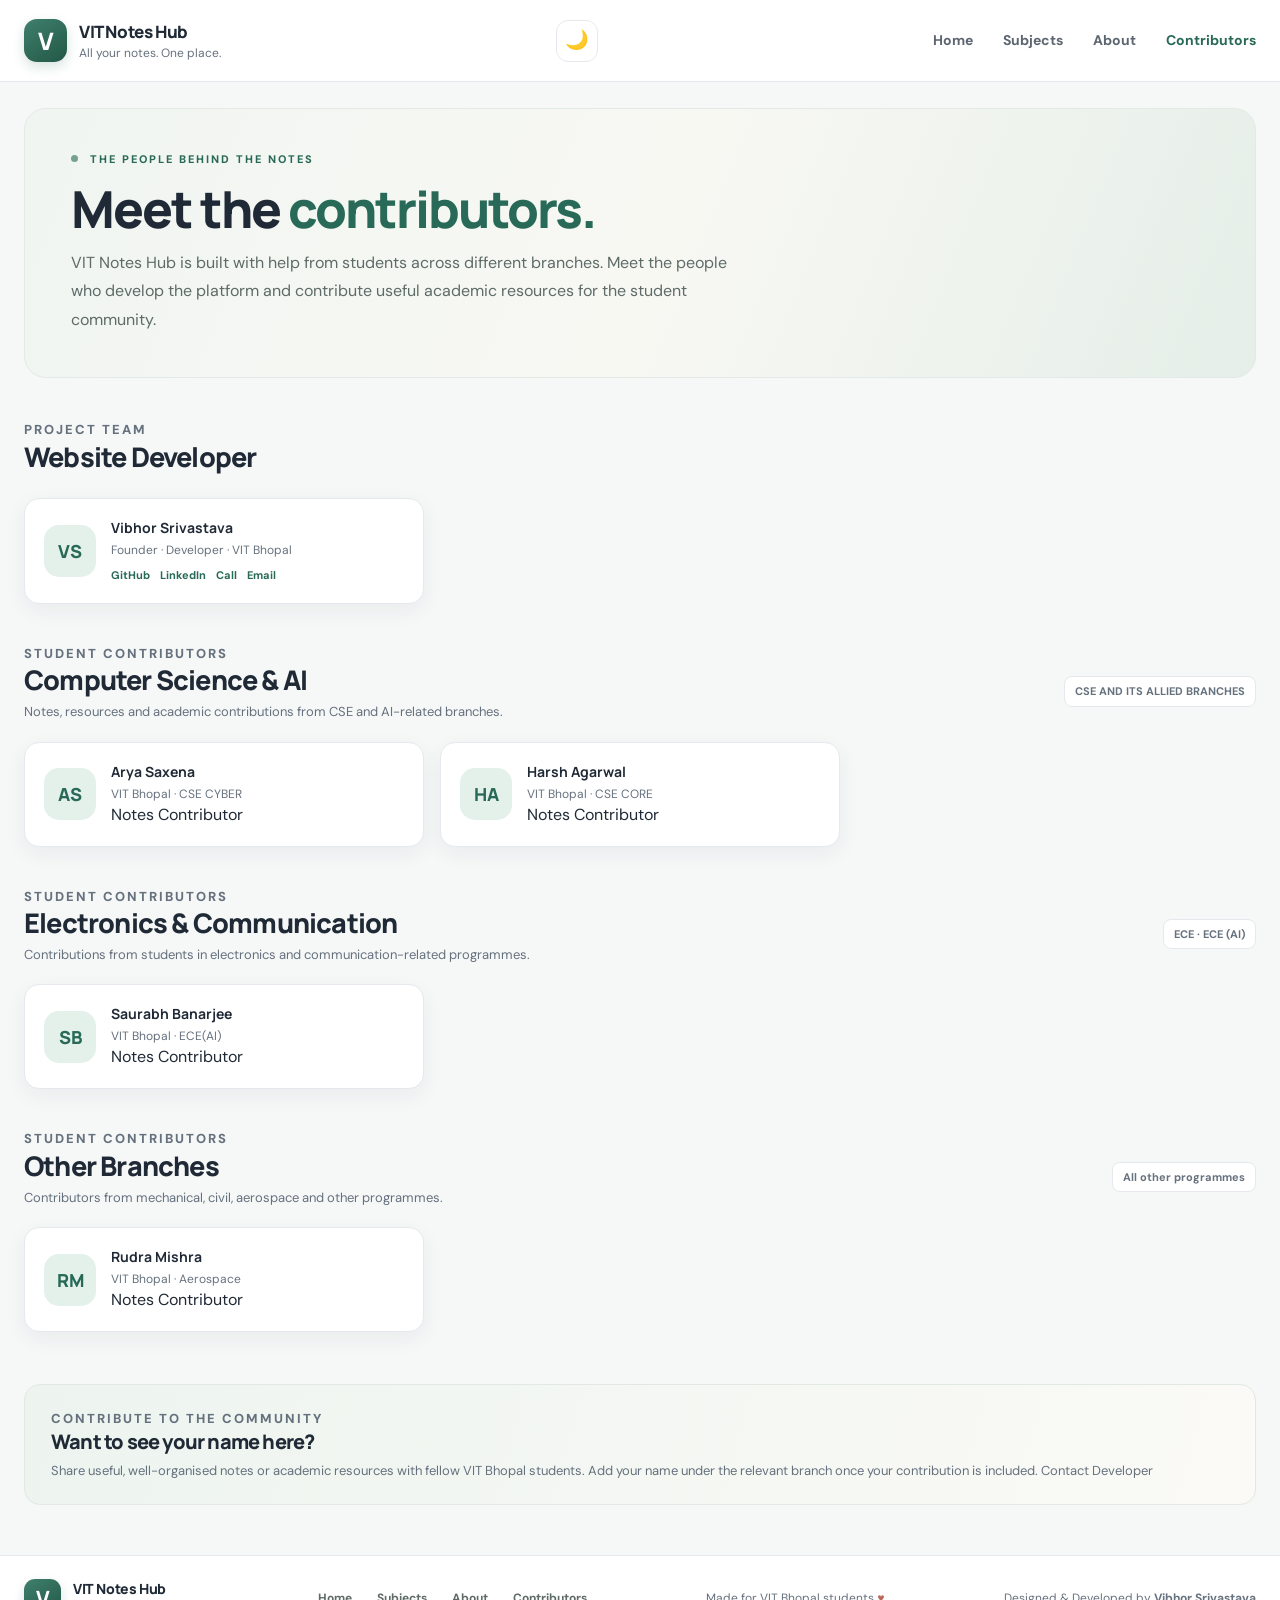
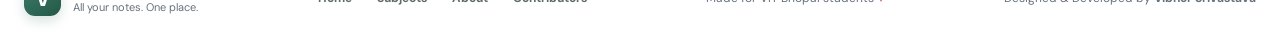
==== commit ee31ec44: "CONTRIBUTOR ADDED" ====
--- a/contributors.html
+++ b/contributors.html
@@ -294,7 +294,15 @@
             <span class="contributor-role">Notes Contributor</span>
           </div>
         </article>
-      
+       <article class="person-card">
+          <div class="person-avatar" aria-hidden="true">HA</div>
+
+          <div class="person-info">
+            <h3>Harsh Agarwal</h3>
+            <p>VIT Bhopal · CSE CORE</p>
+            <span class="contributor-role">Notes Contributor</span>
+          </div>
+        </article>
       </div>
     </section>
 
--- a/css/style.css
+++ b/css/style.css
@@ -1077,4 +1077,13 @@
   .main-nav.open {
     flex-wrap: wrap;
   }
+}
+@media (max-width: 768px) {
+  .important-tools,
+  .important-links {
+    margin-left: 0;
+    padding-left: 0;
+    width: 100%;
+    text-align: center;
+  }
 }
